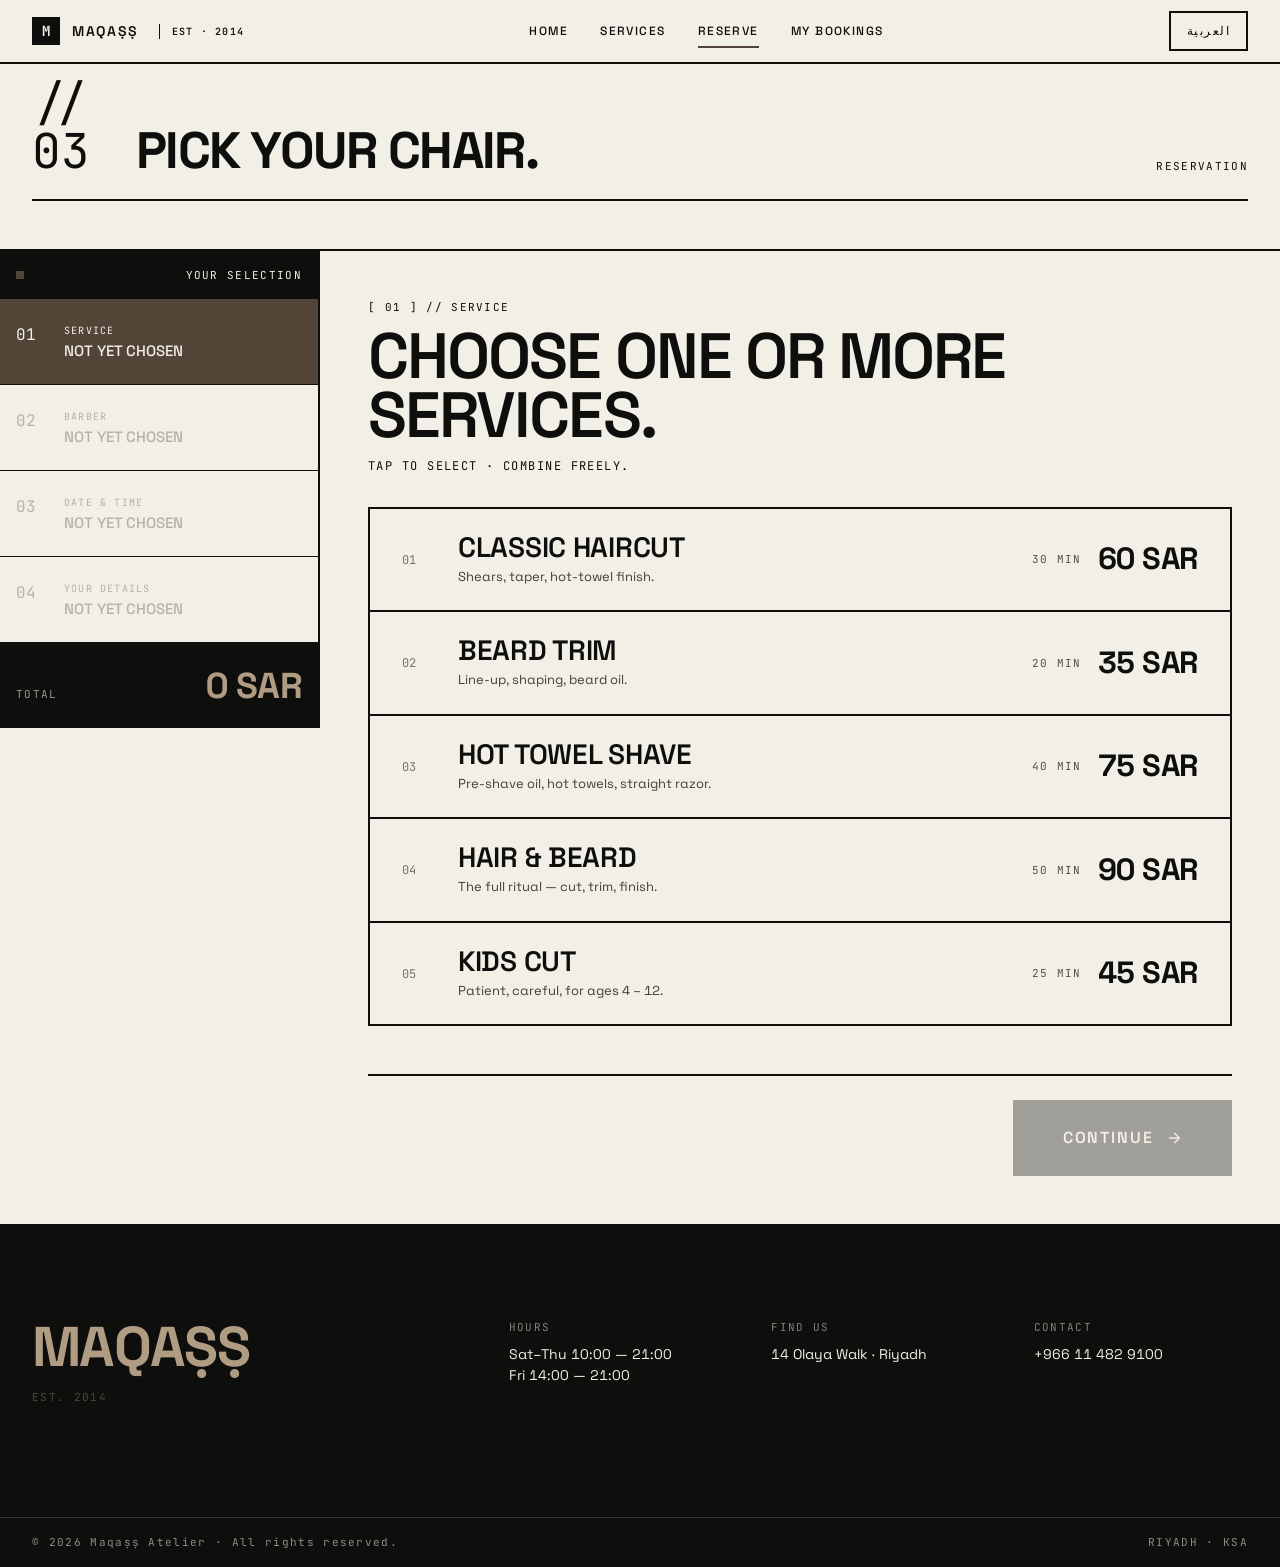
==== book.html @ 3149a00a "Initial commit: brutalist barbershop booking prototype" ====
<!DOCTYPE html>
<html lang="en" dir="ltr">
<head>
  <meta charset="UTF-8" />
  <meta name="viewport" content="width=device-width, initial-scale=1.0, viewport-fit=cover" />
  <title>RESERVE // MAQAṢṢ</title>
  <meta name="theme-color" content="#F2EFE6" />
  <link rel="preconnect" href="https://fonts.googleapis.com" />
  <link rel="preconnect" href="https://fonts.gstatic.com" crossorigin />
  <link href="https://fonts.googleapis.com/css2?family=Space+Grotesk:wght@300;400;500;600;700&family=JetBrains+Mono:wght@400;500;600&family=Noto+Kufi+Arabic:wght@400;500;600;700&display=swap" rel="stylesheet" />
  <link rel="stylesheet" href="css/tokens.css" />
  <link rel="stylesheet" href="css/base.css" />
  <link rel="stylesheet" href="css/components.css" />
  <link rel="stylesheet" href="css/pages.css" />
  <link rel="stylesheet" href="css/rtl.css" />
</head>
<body>
  <a href="#main" class="skip-link" data-i18n="nav.skip">Skip to main content</a>

  <div class="system-bar" role="presentation">
    <div class="shell">
      <span class="system-bar__item"><span class="system-bar__dot"></span><span data-i18n="sys.open">OPEN NOW · UNTIL 21:00</span></span>
      <span class="system-bar__item" data-i18n="sys.loc">RIYADH // 24.7136° N, 46.6753° E</span>
      <span class="system-bar__item" data-i18n="sys.year">[ MAQ // 2026 ]</span>
    </div>
  </div>

  <header class="site-header" role="banner">
    <div class="site-header__inner">
      <a href="index.html" class="brand-mark" aria-label="Maqaṣṣ — home">
        <span class="brand-mark__box" aria-hidden="true">M</span>
        <span>MAQAṢṢ</span>
        <span class="brand-mark__sub">EST · 2014</span>
      </a>
      <nav class="nav-primary" aria-label="Primary">
        <a href="index.html"    data-nav="home"     data-i18n="nav.home">Home</a>
        <a href="services.html" data-nav="services" data-i18n="nav.services">Services</a>
        <a href="book.html"     data-nav="book"     data-i18n="nav.book">Reserve</a>
        <a href="mine.html"     data-nav="mine"     data-i18n="nav.mine">My Bookings</a>
      </nav>
      <button class="lang-toggle" data-lang-toggle aria-label="Switch language">
        <span data-i18n="nav.lang">العربية</span>
      </button>
    </div>
  </header>

  <main id="main" style="padding-block-start: var(--s-7);">
    <div class="shell">
      <div class="section-head reveal">
        <span class="section-head__num">// 03</span>
        <h1 class="section-head__title" data-i18n="book.title">Pick your chair.</h1>
        <span class="meta section-head__cta" data-i18n="book.eyebrow">RESERVATION // 4 STEPS</span>
      </div>
    </div>

    <div class="shell" style="padding-inline: 0;">
      <div class="book-grid">
        <!-- ============ Progress sidebar ============ -->
        <aside class="progress" aria-label="Booking progress">
          <div class="progress__head">
            <span class="system-bar__dot" aria-hidden="true"></span>
            <span data-i18n="book.progress.heading">Your Selection</span>
          </div>
          <ol class="progress__list" id="progress-list">
            <li class="progress__item progress__item--current" data-progress-step="1" aria-current="step">
              <span class="progress__num">01</span>
              <div>
                <div class="progress__label" data-i18n="book.step.1.label">Service</div>
                <div class="progress__value" data-progress-value="1" data-i18n="book.progress.empty">Not yet chosen</div>
              </div>
            </li>
            <li class="progress__item" data-progress-step="2">
              <span class="progress__num">02</span>
              <div>
                <div class="progress__label" data-i18n="book.step.2.label">Barber</div>
                <div class="progress__value" data-progress-value="2" data-i18n="book.progress.empty">Not yet chosen</div>
              </div>
            </li>
            <li class="progress__item" data-progress-step="3">
              <span class="progress__num">03</span>
              <div>
                <div class="progress__label" data-i18n="book.step.3.label">Date &amp; Time</div>
                <div class="progress__value" data-progress-value="3" data-i18n="book.progress.empty">Not yet chosen</div>
              </div>
            </li>
            <li class="progress__item" data-progress-step="4">
              <span class="progress__num">04</span>
              <div>
                <div class="progress__label" data-i18n="book.step.4.label">Your Details</div>
                <div class="progress__value" data-progress-value="4" data-i18n="book.progress.empty">Not yet chosen</div>
              </div>
            </li>
          </ol>

          <div class="progress__total">
            <span class="progress__total-label" data-i18n="book.progress.total">Total</span>
            <span class="progress__total-value" id="progress-total">0</span>
          </div>
        </aside>

        <!-- ============ Step content ============ -->
        <div class="step-area" id="step-content">

          <!-- Step 1: Services -->
          <section class="step is-active" data-step="1">
            <div class="step__head">
              <div class="step__num">[ 01 ] // <span data-i18n="book.step.1.label">Service</span></div>
              <h2 class="step__title" data-i18n="book.step.1.title">Choose one or more services.</h2>
              <p class="step__hint" data-i18n="book.step.1.hint">Tap to select · combine freely.</p>
            </div>
            <div class="pick-list" id="services-pick" aria-live="polite"></div>
          </section>

          <!-- Step 2: Barber -->
          <section class="step" data-step="2">
            <div class="step__head">
              <div class="step__num">[ 02 ] // <span data-i18n="book.step.2.label">Barber</span></div>
              <h2 class="step__title" data-i18n="book.step.2.title">Whose hands?</h2>
              <p class="step__hint" data-i18n="book.step.2.hint">We advance automatically.</p>
            </div>
            <div class="barber-grid" id="barbers-pick" aria-live="polite"></div>
          </section>

          <!-- Step 3: Date & Time -->
          <section class="step" data-step="3">
            <div class="step__head">
              <div class="step__num">[ 03 ] // <span data-i18n="book.step.3.label">Date &amp; Time</span></div>
              <h2 class="step__title" data-i18n="book.step.3.title">When works?</h2>
            </div>

            <div class="date-section">
              <div class="date-bar">
                <div class="date-bar__month" id="date-month">MAY</div>
                <div class="date-bar__nav">
                  <button class="date-arrow" data-date-prev aria-label="Previous days">
                    <svg viewBox="0 0 24 24" fill="none" stroke="currentColor" stroke-linecap="round" stroke-linejoin="round" stroke-width="2"><path d="M15 18l-6-6 6-6"/></svg>
                  </button>
                  <button class="date-arrow" data-date-next aria-label="Next days">
                    <svg viewBox="0 0 24 24" fill="none" stroke="currentColor" stroke-linecap="round" stroke-linejoin="round" stroke-width="2"><path d="M9 18l6-6-6-6"/></svg>
                  </button>
                </div>
              </div>
              <div class="date-strip" id="date-strip" role="listbox" aria-label="Pick a date"></div>
            </div>

            <div id="time-blocks" aria-live="polite"></div>
          </section>

          <!-- Step 4: Details -->
          <section class="step" data-step="4">
            <div class="step__head">
              <div class="step__num">[ 04 ] // <span data-i18n="book.step.4.label">Your Details</span></div>
              <h2 class="step__title" data-i18n="book.step.4.title">Just three things.</h2>
            </div>

            <form class="form-stack" id="details-form" novalidate>
              <div class="field">
                <label class="field__label" for="f-name" data-i18n="book.step.4.name">Full name</label>
                <input class="field__input" id="f-name" name="name" type="text" autocomplete="name" required data-i18n-attr="placeholder:book.step.4.name.ph" />
                <div class="field__error" id="err-name"></div>
              </div>

              <div class="field">
                <label class="field__label" for="f-phone" data-i18n="book.step.4.phone">Phone number</label>
                <input class="field__input" id="f-phone" name="phone" type="tel" autocomplete="tel" required pattern="^[+\d][\d\s\-]{7,15}$" inputmode="tel" data-i18n-attr="placeholder:book.step.4.phone.ph" />
                <div class="field__error" id="err-phone"></div>
              </div>

              <div class="field">
                <label class="field__label" for="f-notes" data-i18n="book.step.4.notes">Notes (optional)</label>
                <textarea class="field__textarea" id="f-notes" name="notes" rows="3" data-i18n-attr="placeholder:book.step.4.notes.ph"></textarea>
              </div>
            </form>
          </section>

          <!-- Step navigation -->
          <div class="step-actions" id="step-actions">
            <button class="btn btn--quiet" data-step-back hidden>
              <span data-i18n="book.back">Back</span>
            </button>
            <div class="step-actions__spacer"></div>
            <button class="btn btn--primary btn--xl" data-step-next disabled>
              <span id="next-label" data-i18n="book.continue">Continue</span>
              <span class="arrow" aria-hidden="true">
                <svg viewBox="0 0 24 24" fill="none" stroke="currentColor" stroke-linecap="round" stroke-linejoin="round" stroke-width="2"><path d="M5 12h14M13 5l7 7-7 7"/></svg>
              </span>
            </button>
          </div>

          <!-- Confirmation -->
          <section class="confirm" id="confirm">
            <span class="confirm__mark">
              <span class="system-bar__dot" aria-hidden="true" style="background: var(--carbon);"></span>
              <span data-i18n="book.done.eyebrow">Reserved</span>
            </span>
            <h2 data-i18n="book.done.title">You're on the books.</h2>
            <p data-i18n="book.done.sub">We saved this on your device. Bring the reference if you like — we will already know your name.</p>
            <div class="confirm__id-row">
              <div>
                <div class="confirm__id-label" data-i18n="book.done.id">Reference</div>
                <div class="confirm__id" id="confirm-id">BK-XXXXXXXX</div>
              </div>
            </div>
            <div class="confirm__cta">
              <button class="btn btn--quiet btn--xl" id="another-btn">
                <span data-i18n="book.done.cta.another">Book another</span>
              </button>
              <a class="btn btn--primary btn--xl" href="mine.html">
                <span data-i18n="book.done.cta.mine">See my bookings</span>
                <span class="arrow" aria-hidden="true">
                  <svg viewBox="0 0 24 24" fill="none" stroke="currentColor" stroke-linecap="round" stroke-linejoin="round" stroke-width="2"><path d="M5 12h14M13 5l7 7-7 7"/></svg>
                </span>
              </a>
            </div>
          </section>
        </div>
      </div>
    </div>
  </main>

  <footer class="site-footer">
    <div class="site-footer__top">
      <div class="shell">
        <div><div class="footer-col__brand">MAQAṢṢ</div><p class="meta" style="color: var(--lime);" data-i18n="footer.craft">Est · 2014 · Riyadh</p></div>
        <div class="footer-col"><h4 data-i18n="footer.hours">Hours</h4><p id="footer-hours"></p></div>
        <div class="footer-col"><h4 data-i18n="footer.find">Find Us</h4><p id="footer-address"></p></div>
        <div class="footer-col"><h4 data-i18n="footer.contact">Contact</h4><p id="footer-phone"></p></div>
      </div>
    </div>
    <div class="site-footer__bottom">
      <div class="shell">
        <span data-i18n="footer.legal">© 2026 MAQAṢṢ // ALL RIGHTS RESERVED</span>
        <span>RIYADH · KSA</span>
      </div>
    </div>
  </footer>

  <nav class="bottom-tabs" aria-label="Primary mobile">
    <a href="index.html" data-nav="home"><svg viewBox="0 0 24 24" fill="none" stroke="currentColor" stroke-linecap="round" stroke-linejoin="round" stroke-width="1.5"><path d="M3 11.5 12 4l9 7.5V20a1 1 0 0 1-1 1h-5v-7h-6v7H4a1 1 0 0 1-1-1Z"/></svg><span data-i18n="nav.home">Home</span></a>
    <a href="services.html" data-nav="services"><svg viewBox="0 0 24 24" fill="none" stroke="currentColor" stroke-linecap="round" stroke-linejoin="round" stroke-width="1.5"><path d="M4 7h16M4 12h16M4 17h16"/></svg><span data-i18n="nav.services">Services</span></a>
    <a href="book.html" data-nav="book"><svg viewBox="0 0 24 24" fill="none" stroke="currentColor" stroke-linecap="round" stroke-linejoin="round" stroke-width="1.5"><rect x="3" y="5" width="18" height="16" rx="0"/><path d="M8 3v4M16 3v4M3 10h18"/></svg><span data-i18n="nav.book">Reserve</span></a>
    <a href="mine.html" data-nav="mine"><svg viewBox="0 0 24 24" fill="none" stroke="currentColor" stroke-linecap="round" stroke-linejoin="round" stroke-width="1.5"><path d="M2 9a2 2 0 0 1 2-2h16a2 2 0 0 1 2 2v3a2 2 0 0 0 0 4v3a2 2 0 0 1-2 2H4a2 2 0 0 1-2-2v-3a2 2 0 0 0 0-4Z"/><path d="M14 7v10"/></svg><span data-i18n="nav.mine">My Bookings</span></a>
  </nav>

  <script type="module">
    import { BRAND } from './js/data.js';
    import { getLang } from './js/i18n.js';
    import './js/app.js';
    import './js/book.js';

    function paintFooter() {
      const lang = getLang();
      document.getElementById('footer-hours').innerHTML = BRAND.hours[lang].replace(/·/g, '<br/>');
      document.getElementById('footer-address').textContent = BRAND.address[lang];
      document.getElementById('footer-phone').textContent = BRAND.phone;
    }
    paintFooter();
    window.addEventListener('languagechange', paintFooter);
  </script>
</body>
</html>
---- css/tokens.css ----
/* ============================================================
   MAQAṢṢ // NEO-BRUTALIST DESIGN TOKENS
   Bone + Carbon + Acid Lime. Single family. Zero radius.
   ============================================================ */

:root {
  /* — Color: brutalist, single accent ———————————————————————— */
  --bone:    #F2EFE6;   /* warm off-white page bg */
  --bone-2:  #E7E3D6;   /* alt section bg */
  --carbon:  #0E0E0C;   /* near-black ink */
  --carbon-2:#1A1A18;   /* alt dark */
  --steel:   #B6B2A6;   /* tertiary text */
  --mist:    #D6D2C5;   /* faint dividers (rarely used; prefer 2px solid carbon) */
  --lime:         #524537;   /* the accent — warm dark taupe */
  --lime-2:       #3D3328;   /* deeper for hover */
  --lime-on-dark: #B09C82;   /* lighter muted warm tan — used where the accent sits on carbon */
  --blood:        #C8281A;   /* destructive only */

  /* — Type — single family, used at extreme size deltas ——— */
  --font-display: 'Space Grotesk', 'Helvetica Neue', sans-serif;
  --font-body:    'Space Grotesk', 'Helvetica Neue', sans-serif;
  --font-mono:    'JetBrains Mono', ui-monospace, monospace;
  --font-ar:      'Noto Kufi Arabic', system-ui, sans-serif;

  --track-display: -0.03em;     /* tight on huge type */
  --track-meta:     0.12em;     /* uppercase signage spacing */
  --track-body:     0;

  /* — Spacing (rigid 8pt) ————————————————————————————————— */
  --s-1:  4px;
  --s-2:  8px;
  --s-3: 12px;
  --s-4: 16px;
  --s-5: 24px;
  --s-6: 32px;
  --s-7: 48px;
  --s-8: 64px;
  --s-9: 96px;
  --s-10:128px;
  --s-11:160px;

  /* — Radius: ZERO. Pills only for one specific element ——— */
  --r-zero: 0px;

  /* — Borders ————————————————————————————————————————————— */
  --bw-1: 1px;          /* hairline */
  --bw-2: 2px;          /* default brutalist */
  --bw-3: 4px;          /* emphasis */

  /* — Motion: cuts, not fades ————————————————————————————— */
  --ease-snap: cubic-bezier(0.8, 0, 0.2, 1);
  --ease-out:  cubic-bezier(0.16, 1, 0.3, 1);
  --dur-instant: 80ms;
  --dur-fast:   140ms;
  --dur-base:   220ms;
  --dur-reveal: 600ms;

  /* — Layout ————————————————————————————————————————————— */
  --page-max: 1440px;
  --gutter: 32px;
  --header-h: 64px;
  --bottom-tab-h: 64px;

  /* — Z-index ————————————————————————————————————————————— */
  --z-header: 50;
  --z-overlay: 80;
  --z-modal: 100;
}

@media (max-width: 768px) {
  :root {
    --gutter: 18px;
    --header-h: 56px;
    /* Aggressive mobile compaction — shorter sections, less whitespace */
    --s-7:  32px;     /* was 48 */
    --s-8:  44px;     /* was 64 */
    --s-9:  56px;     /* was 96 */
    --s-10: 64px;     /* was 128 — cut in half */
    --s-11: 80px;     /* was 160 */
  }
}
---- css/base.css ----
/* ============================================================
   MAQAṢṢ // BASE
   Reset, body, type, logical-property spacing.
   ============================================================ */

*, *::before, *::after { box-sizing: border-box; }
[hidden] { display: none !important; }

html {
  -webkit-text-size-adjust: 100%;
  text-rendering: optimizeLegibility;
  -webkit-font-smoothing: antialiased;
  -moz-osx-font-smoothing: grayscale;
  scroll-behavior: smooth;
}

body {
  margin: 0;
  min-height: 100dvh;
  font-family: var(--font-body);
  font-size: 16px;
  line-height: 1.5;
  font-weight: 400;
  letter-spacing: var(--track-body);
  color: var(--carbon);
  background: var(--bone);
  font-feature-settings: 'tnum' 1, 'ss01' 1;
}

html[lang="ar"] body { font-family: var(--font-ar); }

h1, h2, h3, h4, h5 {
  font-family: var(--font-display);
  font-weight: 600;
  letter-spacing: var(--track-display);
  line-height: 0.92;
  margin: 0;
  text-transform: uppercase;
  color: var(--carbon);
}
html[lang="ar"] h1, html[lang="ar"] h2, html[lang="ar"] h3, html[lang="ar"] h4, html[lang="ar"] h5 {
  font-family: var(--font-ar);
  letter-spacing: 0;
  text-transform: none;
  font-weight: 700;
  line-height: 1.0;
}

h1 { font-size: clamp(64px, 14vw, 240px); font-weight: 700; }
h2 { font-size: clamp(40px, 7vw, 96px); font-weight: 600; }
h3 { font-size: clamp(20px, 2.5vw, 28px); font-weight: 600; letter-spacing: -0.01em; }
h4 { font-size: clamp(16px, 1.5vw, 18px); font-weight: 500; text-transform: uppercase; letter-spacing: var(--track-meta); }

p { margin: 0 0 var(--s-4); max-width: 64ch; }

a {
  color: inherit;
  text-decoration: none;
  transition: color var(--dur-fast) var(--ease-snap), background-color var(--dur-fast) var(--ease-snap);
}

img, svg, video { display: block; max-width: 100%; }

button, input, textarea, select {
  font: inherit;
  color: inherit;
  letter-spacing: inherit;
}

button { background: none; border: 0; cursor: pointer; padding: 0; }

/* Focus — brutalist lime block, never removed */
:focus { outline: none; }
:focus-visible {
  outline: 3px solid var(--lime);
  outline-offset: 0;
}

/* Uppercase mono meta tag */
.meta {
  font-family: var(--font-mono);
  font-weight: 400;
  font-size: 11px;
  letter-spacing: var(--track-meta);
  text-transform: uppercase;
  color: var(--carbon);
}
html[lang="ar"] .meta { font-family: var(--font-ar); letter-spacing: 0; text-transform: none; }

/* Tabular numerals — for prices, times, IDs */
.tnum { font-feature-settings: 'tnum' 1; font-variant-numeric: tabular-nums; }

/* Layout primitives */
.shell {
  width: 100%;
  max-width: var(--page-max);
  margin-inline: auto;
  padding-inline: var(--gutter);
}

.section { padding-block: var(--s-10); border-block-end: var(--bw-2) solid var(--carbon); }
.section:last-of-type { border-block-end: 0; }
.section--carbon { background: var(--carbon); color: var(--bone); border-color: var(--carbon); }
.section--carbon h1, .section--carbon h2, .section--carbon h3 { color: var(--bone); }
.section--lime { background: var(--lime); }

/* Selection */
::selection { background: var(--carbon); color: var(--lime-on-dark); }

@media (prefers-reduced-motion: reduce) {
  *, *::before, *::after {
    animation-duration: 0.01ms !important;
    transition-duration: 0.01ms !important;
    scroll-behavior: auto !important;
  }
}

.sr-only {
  position: absolute; width: 1px; height: 1px;
  padding: 0; margin: -1px; overflow: hidden;
  clip: rect(0,0,0,0); white-space: nowrap; border: 0;
}

/* Reveal — INSTANT cut, no blur. Just translate. */
.reveal {
  opacity: 0;
  transform: translateY(16px);
  transition: opacity var(--dur-reveal) var(--ease-snap),
              transform var(--dur-reveal) var(--ease-snap);
}
.reveal.is-in { opacity: 1; transform: none; }

main { padding-bottom: 0; }   /* footer absorbs the bottom-tab-bar clearance */

/* Horizontal rule — brutalist signature */
.rule { border: 0; border-block-start: var(--bw-2) solid var(--carbon); margin: 0; }
.rule--thin { border-block-start-width: var(--bw-1); }
.rule--heavy { border-block-start-width: var(--bw-3); }
---- css/components.css ----
/* ============================================================
   MAQAṢṢ // COMPONENTS
   Header, footer, buttons, cards, forms, nav.
   Brutalist: hard borders, zero radius, instant transitions.
   ============================================================ */

/* ——————————————————————————————— Header ——————————————————————————————— */
.site-header {
  position: fixed;
  inset-block-start: 0;
  inset-inline: 0;
  z-index: var(--z-header);
  height: var(--header-h);
  display: flex;
  align-items: center;
  background: var(--bone);
  border-block-end: var(--bw-2) solid var(--carbon);
}
.site-header__inner {
  display: grid;
  grid-template-columns: auto 1fr auto;
  align-items: center;
  gap: var(--s-6);
  width: 100%;
  max-width: var(--page-max);
  margin-inline: auto;
  padding-inline: var(--gutter);
}
@media (max-width: 768px) {
  .site-header__inner { grid-template-columns: 1fr auto; gap: var(--s-3); }
}

.brand-mark {
  display: inline-flex;
  align-items: center;
  gap: var(--s-3);
  font-family: var(--font-display);
  font-size: 14px;
  font-weight: 600;
  letter-spacing: var(--track-meta);
  text-transform: uppercase;
  color: var(--carbon);
}
.brand-mark__box {
  display: inline-flex;
  align-items: center;
  justify-content: center;
  width: 28px;
  height: 28px;
  background: var(--carbon);
  color: var(--bone);
  font-family: var(--font-mono);
  font-size: 14px;
  font-weight: 700;
  letter-spacing: 0;
}
.brand-mark__sub {
  font-family: var(--font-mono);
  font-size: 10px;
  letter-spacing: var(--track-meta);
  color: var(--carbon);
  border-inline-start: var(--bw-1) solid var(--carbon);
  padding-inline-start: var(--s-3);
  margin-inline-start: var(--s-2);
}
@media (max-width: 540px) {
  .brand-mark__sub { display: none; }
}

.nav-primary {
  display: flex;
  gap: var(--s-6);
  justify-self: center;
}
@media (max-width: 768px) { .nav-primary { display: none; } }
.nav-primary a {
  font-family: var(--font-display);
  font-size: 12px;
  font-weight: 500;
  letter-spacing: var(--track-meta);
  text-transform: uppercase;
  color: var(--carbon);
  padding: var(--s-2) 0;
  position: relative;
}
.nav-primary a::after {
  content: '';
  position: absolute;
  inset-inline: 0;
  inset-block-end: 0;
  height: var(--bw-2);
  background: var(--lime);
  transform: scaleX(0);
  transform-origin: left;
  transition: transform var(--dur-fast) var(--ease-snap);
}
html[dir="rtl"] .nav-primary a::after { transform-origin: right; }
.nav-primary a:hover::after,
.nav-primary a[aria-current="page"]::after { transform: scaleX(1); }
.nav-primary a[aria-current="page"] { color: var(--carbon); }

.lang-toggle {
  font-family: var(--font-mono);
  font-size: 12px;
  letter-spacing: var(--track-meta);
  text-transform: uppercase;
  color: var(--carbon);
  background: var(--bone);
  border: var(--bw-2) solid var(--carbon);
  padding: var(--s-2) var(--s-4);
  min-height: 40px;
  display: inline-flex;
  align-items: center;
  justify-content: center;
  justify-self: end;
  width: auto;
  white-space: nowrap;
  transition: background-color var(--dur-fast) var(--ease-snap), color var(--dur-fast) var(--ease-snap);
}
html[dir="rtl"] .lang-toggle { justify-self: start; }
.lang-toggle:hover { background: var(--carbon); color: var(--lime-on-dark); }
.lang-toggle:active { background: var(--lime); color: var(--bone); }
@media (max-width: 768px) { .lang-toggle { font-size: 11px; padding: 6px 12px; min-height: 36px; } }

/* ——————————————————————————————— Bottom tabs ——————————————————————————————— */
.bottom-tabs {
  display: none;
  position: fixed;
  inset-inline: 0;
  inset-block-end: 0;
  z-index: var(--z-header);
  height: var(--bottom-tab-h);
  background: var(--carbon);
  color: var(--bone);
  border-block-start: var(--bw-2) solid var(--carbon);
  padding-block-end: env(safe-area-inset-bottom);
}
@media (max-width: 768px) { .bottom-tabs { display: grid; grid-template-columns: repeat(4, 1fr); } }
.bottom-tabs a {
  display: flex;
  flex-direction: column;
  align-items: center;
  justify-content: center;
  gap: 3px;
  min-height: 44px;
  font-family: var(--font-mono);
  font-size: 9px;
  letter-spacing: var(--track-meta);
  text-transform: uppercase;
  color: var(--bone);
  opacity: 0.55;
  border-inline-end: var(--bw-1) solid rgba(245, 242, 234, 0.18);
}
.bottom-tabs a:last-child { border-inline-end: 0; }
html[lang="ar"] .bottom-tabs a { letter-spacing: 0; font-family: var(--font-ar); }
.bottom-tabs a svg { width: 18px; height: 18px; stroke-width: 1.5; }
.bottom-tabs a[aria-current="page"] { opacity: 1; color: var(--lime-on-dark); }
.bottom-tabs a:active { background: var(--lime); color: var(--bone); opacity: 1; }

/* ——————————————————————————————— Buttons ——————————————————————————————— */
.btn {
  display: inline-flex;
  align-items: center;
  justify-content: center;
  gap: var(--s-3);
  font-family: var(--font-display);
  font-weight: 600;
  font-size: 13px;
  letter-spacing: var(--track-meta);
  text-transform: uppercase;
  padding: var(--s-4) var(--s-6);
  min-height: 52px;
  border: var(--bw-2) solid var(--carbon);
  background: var(--bone);
  color: var(--carbon);
  cursor: pointer;
  transition: background-color var(--dur-fast) var(--ease-snap),
              color var(--dur-fast) var(--ease-snap),
              transform var(--dur-instant) var(--ease-snap);
  white-space: nowrap;
  user-select: none;
}
html[lang="ar"] .btn { letter-spacing: 0; text-transform: none; font-family: var(--font-ar); }
.btn:active { transform: translate(2px, 2px); }
.btn:disabled { opacity: 0.35; cursor: not-allowed; }

.btn--primary { background: var(--carbon); color: var(--bone); }
.btn--primary:hover:not(:disabled) { background: var(--lime); color: var(--bone); }

.btn--lime { background: var(--lime); color: var(--bone); border-color: var(--carbon); }
.btn--lime:hover:not(:disabled) { background: var(--carbon); color: var(--lime-on-dark); }

.btn--ghost { background: transparent; }
.btn--ghost:hover:not(:disabled) { background: var(--carbon); color: var(--bone); }

.btn--quiet { background: var(--bone); border-color: var(--carbon); color: var(--carbon); }
.btn--quiet:hover:not(:disabled) { background: var(--carbon); color: var(--bone); }

.btn--danger { background: var(--blood); color: var(--bone); border-color: var(--carbon); }
.btn--danger:hover:not(:disabled) { background: var(--carbon); color: var(--blood); }

.btn--block { width: 100%; }
.btn--small { min-height: 40px; font-size: 11px; padding: var(--s-2) var(--s-4); }
.btn--xl { min-height: 72px; font-size: 16px; padding: var(--s-5) var(--s-7); }

/* Arrow icon following text */
.btn .arrow { display: inline-block; width: 16px; height: 16px; }
html[dir="rtl"] .btn .arrow { transform: scaleX(-1); }

/* ——————————————————————————————— Boxes (replace cards) ——————————————————————————————— */
.box {
  border: var(--bw-2) solid var(--carbon);
  background: var(--bone);
  padding: var(--s-5);
}
.box--carbon { background: var(--carbon); color: var(--bone); }
.box--lime { background: var(--lime); color: var(--bone); }
.box--flat { padding: 0; }

/* Selectable box (booking pick) */
.pick {
  display: block;
  width: 100%;
  text-align: start;
  background: var(--bone);
  border: var(--bw-2) solid var(--carbon);
  padding: var(--s-5) var(--s-6);
  cursor: pointer;
  color: var(--carbon);
  font: inherit;
  letter-spacing: inherit;
  transition: background-color var(--dur-fast) var(--ease-snap),
              color var(--dur-fast) var(--ease-snap),
              transform var(--dur-instant) var(--ease-snap);
  position: relative;
}
@media (hover: hover) and (pointer: fine) {
  .pick:hover { background: var(--carbon); color: var(--bone); }
}
.pick:active { transform: translate(2px, 2px); }
.pick[aria-pressed="true"] {
  background: var(--lime);
  color: var(--carbon);
}
.pick + .pick { border-block-start: 0; }
.pick[aria-pressed="true"]::before {
  content: '';
  position: absolute;
  inset-block: 0;
  inset-inline-start: 0;
  width: var(--bw-3);
  background: var(--carbon);
}

/* ——————————————————————————————— Form fields ——————————————————————————————— */
.field {
  display: flex;
  flex-direction: column;
  gap: var(--s-2);
  margin-block-end: var(--s-5);
}
.field__label {
  font-family: var(--font-mono);
  font-size: 11px;
  letter-spacing: var(--track-meta);
  text-transform: uppercase;
  color: var(--carbon);
}
html[lang="ar"] .field__label { letter-spacing: 0; text-transform: none; font-family: var(--font-ar); }
.field__input,
.field__textarea {
  appearance: none;
  background: var(--bone);
  border: 0;
  border-block-end: var(--bw-2) solid var(--carbon);
  padding: var(--s-3) 0;
  min-height: 48px;
  font-family: var(--font-display);
  font-size: 18px;
  font-weight: 500;
  color: var(--carbon);
  transition: border-color var(--dur-fast) var(--ease-snap),
              background-color var(--dur-fast) var(--ease-snap);
}
html[lang="ar"] .field__input,
html[lang="ar"] .field__textarea { font-family: var(--font-ar); }
.field__input::placeholder,
.field__textarea::placeholder {
  color: var(--steel);
  font-weight: 400;
}
.field__input:focus,
.field__textarea:focus {
  outline: none;
  border-block-end-color: var(--lime);
  border-block-end-width: var(--bw-3);
}
.field__textarea { min-height: 96px; resize: vertical; line-height: 1.5; }
.field__error {
  font-family: var(--font-mono);
  font-size: 12px;
  color: var(--blood);
  min-height: 18px;
  letter-spacing: 0;
}

/* ——————————————————————————————— Footer ——————————————————————————————— */
.site-footer {
  background: var(--carbon);
  color: var(--bone);
  border-block-start: var(--bw-2) solid var(--carbon);
}
.site-footer__top {
  padding-block: var(--s-9);
}
.site-footer__top .shell {
  display: grid;
  grid-template-columns: 2fr 1fr 1fr 1fr;
  gap: var(--s-7);
  align-items: start;
}
@media (max-width: 768px) {
  .site-footer__top .shell { grid-template-columns: 1fr 1fr; gap: var(--s-5) var(--s-4); }
  .site-footer__top { padding-block: var(--s-6); padding-block-end: calc(var(--s-5) + var(--bottom-tab-h)); }
  .footer-col__brand { font-size: 40px; margin-block-end: var(--s-2); }
}

.footer-col h4 {
  font-family: var(--font-mono);
  font-size: 11px;
  letter-spacing: var(--track-meta);
  text-transform: uppercase;
  font-weight: 400;
  color: rgba(245, 242, 234, 0.5);
  margin-block-end: var(--s-3);
}
html[lang="ar"] .footer-col h4 { letter-spacing: 0; text-transform: none; font-family: var(--font-ar); }
.footer-col p, .footer-col li {
  font-size: 14px;
  color: var(--bone);
  margin: 0 0 4px;
  line-height: 1.5;
}
.footer-col__brand {
  font-family: var(--font-display);
  font-size: 56px;
  font-weight: 700;
  letter-spacing: var(--track-display);
  text-transform: uppercase;
  color: var(--lime-on-dark);
  line-height: 0.9;
  margin-block-end: var(--s-4);
}
html[lang="ar"] .footer-col__brand { font-family: var(--font-ar); letter-spacing: 0; text-transform: none; }

.site-footer__bottom {
  border-block-start: var(--bw-1) solid rgba(245, 242, 234, 0.18);
  padding-block: var(--s-4);
  font-family: var(--font-mono);
  font-size: 11px;
  letter-spacing: var(--track-meta);
  color: rgba(245, 242, 234, 0.55);
}
.site-footer__bottom .shell {
  display: flex;
  justify-content: space-between;
  flex-wrap: wrap;
  gap: var(--s-3);
}

/* ——————————————————————————————— Skip link ——————————————————————————————— */
.skip-link {
  position: absolute;
  inset-block-start: -100px;
  inset-inline-start: var(--s-3);
  z-index: var(--z-modal);
  background: var(--lime);
  color: var(--carbon);
  padding: var(--s-3) var(--s-5);
  border: var(--bw-2) solid var(--carbon);
  font-family: var(--font-mono);
  font-size: 12px;
  letter-spacing: var(--track-meta);
  text-transform: uppercase;
  transition: top var(--dur-fast) var(--ease-snap);
}
.skip-link:focus { inset-block-start: var(--s-3); }

/* ——————————————————————————————— Marquee / system bar ——————————————————————————————— */
.system-bar {
  background: var(--carbon);
  color: var(--bone);
  border-block-end: var(--bw-2) solid var(--carbon);
  font-family: var(--font-mono);
  font-size: 11px;
  letter-spacing: var(--track-meta);
  text-transform: uppercase;
  padding-block: 6px;
  overflow: hidden;
}
.system-bar .shell {
  display: flex;
  justify-content: space-between;
  align-items: center;
  gap: var(--s-5);
  flex-wrap: nowrap;
}
.system-bar__item {
  display: inline-flex;
  align-items: center;
  gap: var(--s-2);
  white-space: nowrap;
}
.system-bar__dot {
  width: 8px; height: 8px;
  background: var(--lime);
  display: inline-block;
  animation: blink 1.4s steps(2, end) infinite;
}
@keyframes blink {
  0%, 50% { opacity: 1; }
  51%, 100% { opacity: 0.25; }
}
html[lang="ar"] .system-bar { letter-spacing: 0; text-transform: none; }
@media (max-width: 768px) {
  .system-bar .shell { gap: var(--s-3); }
  .system-bar__item:nth-child(3) { display: none; }   /* hide the build tag on mobile */
}
@media (max-width: 480px) {
  .system-bar__item:nth-child(2) { display: none; }   /* hide coords on tiny screens — keep just OPEN status */
}
---- css/pages.css ----
/* ============================================================
   MAQAṢṢ // PAGE LAYOUTS
   Hero (typographic blast), services (dense table),
   booking (left rail + content), mine (stark cards)
   ============================================================ */

/* ——————————————————————————————— HOME — HERO ——————————————————————————————— */
.hero {
  padding-block-start: var(--s-6);
  padding-block-end: var(--s-9);
  border-block-end: var(--bw-2) solid var(--carbon);
  position: relative;
  overflow: hidden;
}
@media (max-width: 768px) {
  .hero { padding-block-start: var(--s-5); padding-block-end: var(--s-7); }
  .hero__meta { margin-block-end: var(--s-4); gap: var(--s-2); flex-wrap: wrap; }
  .hero__intro { margin-block-end: var(--s-5); }
  .hero__title { font-size: clamp(64px, 22vw, 120px); }
}

.hero__grid {
  display: grid;
  grid-template-columns: minmax(0, 1fr) 360px;
  gap: var(--s-9);
  align-items: end;
}
@media (max-width: 968px) {
  .hero__grid { grid-template-columns: 1fr; gap: 0; align-items: stretch; }
}

.hero__meta {
  display: flex;
  align-items: center;
  gap: var(--s-4);
  margin-block-end: var(--s-6);
}
.hero__meta .meta {
  border: var(--bw-2) solid var(--carbon);
  padding: 6px 10px;
  background: var(--bone);
}
.hero__meta .meta--lime { background: var(--lime); color: var(--bone); }

.hero__title {
  font-size: clamp(80px, 18vw, 280px);
  line-height: 0.84;
  letter-spacing: -0.045em;
  margin-block: 0 var(--s-6);
  text-transform: uppercase;
  font-weight: 700;
}
.hero__title .line { display: block; }
.hero__title .line--shift { padding-inline-start: 8vw; }
.hero__title .line em {
  display: inline-block;
  background: var(--lime);
  color: var(--bone);
  font-style: normal;
  padding: 0 16px;
}
html[lang="ar"] .hero__title em { padding: 0 18px; }

@media (max-width: 768px) {
  .hero__title .line--shift { padding-inline-start: 0; }
}

.hero__intro {
  max-width: 48ch;
  font-size: clamp(15px, 1.4vw, 18px);
  line-height: 1.55;
  color: var(--carbon);
  margin-block: 0 var(--s-6);
}

.hero__cta-row {
  display: flex;
  gap: 0;
  flex-wrap: wrap;
}
.hero__cta-row .btn + .btn { margin-inline-start: -2px; }   /* shared brutalist border */

/* Right column: console widget — desktop only */
.console {
  border: var(--bw-2) solid var(--carbon);
  background: var(--bone);
}
@media (max-width: 968px) {
  .console { display: none; }
}
.console__head {
  display: flex;
  justify-content: space-between;
  align-items: center;
  padding: 10px var(--s-4);
  background: var(--carbon);
  color: var(--bone);
  font-family: var(--font-mono);
  font-size: 11px;
  letter-spacing: var(--track-meta);
  text-transform: uppercase;
}
.console__head-dots { display: inline-flex; gap: 6px; }
.console__head-dots span {
  width: 10px; height: 10px;
  background: var(--bone);
}
.console__head-dots span:last-child { background: var(--lime); }
.console__body { padding: 0; }
.console__row {
  display: grid;
  grid-template-columns: auto 1fr auto;
  gap: var(--s-4);
  padding: var(--s-4) var(--s-4);
  border-block-end: var(--bw-1) solid var(--carbon);
  font-family: var(--font-mono);
  font-size: 13px;
  align-items: center;
}
.console__row:last-child { border-block-end: 0; }
.console__row-id { color: var(--steel); }
.console__row-name {
  font-family: var(--font-display);
  font-size: 15px;
  font-weight: 500;
  text-transform: uppercase;
  letter-spacing: var(--track-meta);
}
html[lang="ar"] .console__row-name { font-family: var(--font-ar); letter-spacing: 0; text-transform: none; }
.console__row-price {
  font-family: var(--font-mono);
  font-size: 14px;
  font-weight: 600;
}
.console__foot {
  display: flex;
  justify-content: space-between;
  align-items: center;
  padding: var(--s-4);
  background: var(--lime);
  color: var(--bone);
  border-block-start: var(--bw-2) solid var(--carbon);
}
.console__foot-cta { color: var(--bone) !important; }
.console__foot-label {
  font-family: var(--font-mono);
  font-size: 11px;
  letter-spacing: var(--track-meta);
  text-transform: uppercase;
}
.console__foot-cta {
  font-family: var(--font-display);
  font-size: 13px;
  font-weight: 600;
  letter-spacing: var(--track-meta);
  text-transform: uppercase;
  display: inline-flex;
  align-items: center;
  gap: var(--s-2);
  color: var(--carbon);
}
.console__foot-cta::after { content: '→'; }
html[dir="rtl"] .console__foot-cta::after { content: '←'; }
html[lang="ar"] .console__foot-label,
html[lang="ar"] .console__foot-cta { letter-spacing: 0; text-transform: none; font-family: var(--font-ar); }

/* ——————————————————————————————— Section heads ——————————————————————————————— */
.section-head {
  display: grid;
  grid-template-columns: 80px 1fr auto;
  align-items: end;
  gap: var(--s-5);
  margin-block-end: var(--s-7);
  padding-block-end: var(--s-5);
  border-block-end: var(--bw-2) solid var(--carbon);
}
@media (max-width: 640px) {
  .section-head { grid-template-columns: 48px 1fr; gap: var(--s-3); margin-block-end: var(--s-5); padding-block-end: var(--s-3); }
  .section-head > .section-head__cta { display: none; }   /* CTA already exists below; remove redundancy on mobile */
  .section-head__num { font-size: 28px; }
  .section-head__title { font-size: clamp(28px, 8vw, 40px); }
}
.section-head__num {
  font-family: var(--font-mono);
  font-size: 48px;
  font-weight: 400;
  line-height: 1;
  color: var(--carbon);
}
.section-head__title {
  font-size: clamp(28px, 4vw, 56px);
  line-height: 0.92;
  letter-spacing: -0.03em;
  text-transform: uppercase;
}
html[lang="ar"] .section-head__title { text-transform: none; letter-spacing: 0; }
.section-head__cta { align-self: end; }

.section-head--carbon { border-color: var(--bone); }
.section-head--carbon .section-head__num,
.section-head--carbon .section-head__title { color: var(--bone); }

/* ——————————————————————————————— Barber strip (home) ——————————————————————————————— */
.barber-strip {
  display: grid;
  grid-template-columns: repeat(4, 1fr);
  gap: 0;
  border-block-start: var(--bw-2) solid var(--bone);
}
@media (max-width: 768px) { .barber-strip { grid-template-columns: repeat(2, 1fr); } }

.barber-cell {
  padding: var(--s-7) var(--s-5);
  border-inline-end: var(--bw-1) solid rgba(245, 242, 234, 0.18);
  border-block-end: var(--bw-1) solid rgba(245, 242, 234, 0.18);
  display: flex;
  flex-direction: column;
  gap: var(--s-3);
  position: relative;
}
@media (max-width: 768px) {
  .barber-cell { padding: var(--s-4) var(--s-4); gap: var(--s-2); }
  .barber-cell__name { font-size: 18px; }
}
.barber-cell:nth-child(4n) { border-inline-end: 0; }
@media (max-width: 768px) {
  .barber-cell:nth-child(2n) { border-inline-end: 0; }
  .barber-cell:nth-child(4n) { border-inline-end: var(--bw-1) solid rgba(245, 242, 234, 0.18); }
  .barber-cell:nth-child(2n) { border-inline-end: 0; }
}
.barber-cell__id {
  font-family: var(--font-mono);
  font-size: 11px;
  letter-spacing: var(--track-meta);
  color: var(--lime-on-dark);
}
.barber-cell__name {
  font-family: var(--font-display);
  font-size: 28px;
  font-weight: 600;
  line-height: 0.95;
  letter-spacing: -0.015em;
  text-transform: uppercase;
  color: var(--bone);
}
html[lang="ar"] .barber-cell__name { font-family: var(--font-ar); letter-spacing: 0; text-transform: none; }
.barber-cell__spec {
  font-family: var(--font-mono);
  font-size: 11px;
  letter-spacing: var(--track-meta);
  text-transform: uppercase;
  color: rgba(245, 242, 234, 0.6);
  margin-block-start: auto;
}
html[lang="ar"] .barber-cell__spec { letter-spacing: 0; text-transform: none; font-family: var(--font-ar); }

/* ——————————————————————————————— Service teaser (home) ——————————————————————————————— */
.svc-teaser {
  display: grid;
  grid-template-columns: repeat(3, 1fr);
  border-block-start: var(--bw-2) solid var(--carbon);
}
@media (max-width: 768px) { .svc-teaser { grid-template-columns: 1fr; } }
.svc-teaser__cell {
  padding: var(--s-6) var(--s-5);
  border-inline-end: var(--bw-2) solid var(--carbon);
  border-block-end: var(--bw-2) solid var(--carbon);
  display: flex;
  flex-direction: column;
  gap: var(--s-3);
  background: var(--bone);
  transition: background-color var(--dur-fast) var(--ease-snap);
}
@media (max-width: 768px) {
  .svc-teaser__cell { padding: var(--s-4) var(--s-4); gap: var(--s-2); }
  .svc-teaser__bottom { padding-block-start: var(--s-3); }
  .svc-teaser__price { font-size: 24px; }
}
.svc-teaser__cell:nth-child(3n) { border-inline-end: 0; }
@media (max-width: 768px) {
  .svc-teaser__cell { border-inline-end: 0; }
  .svc-teaser__cell:last-child { border-block-end: 0; }
}
@media (hover: hover) and (pointer: fine) {
  .svc-teaser__cell:hover { background: var(--lime); color: var(--bone); }
}
.svc-teaser__num {
  font-family: var(--font-mono);
  font-size: 11px;
  letter-spacing: var(--track-meta);
  color: var(--carbon);
}
.svc-teaser__name {
  font-family: var(--font-display);
  font-size: clamp(22px, 2.4vw, 32px);
  font-weight: 600;
  text-transform: uppercase;
  letter-spacing: -0.015em;
  line-height: 0.95;
}
html[lang="ar"] .svc-teaser__name { font-family: var(--font-ar); letter-spacing: 0; text-transform: none; }
.svc-teaser__bottom {
  margin-block-start: auto;
  display: flex;
  justify-content: space-between;
  align-items: baseline;
  padding-block-start: var(--s-5);
  border-block-start: var(--bw-1) solid var(--carbon);
}
.svc-teaser__duration {
  font-family: var(--font-mono);
  font-size: 11px;
  letter-spacing: var(--track-meta);
  text-transform: uppercase;
}
html[lang="ar"] .svc-teaser__duration { letter-spacing: 0; text-transform: none; font-family: var(--font-ar); }
.svc-teaser__price {
  font-family: var(--font-display);
  font-size: 32px;
  font-weight: 700;
  line-height: 1;
}

/* CTA band */
.cta-band {
  padding: var(--s-10) var(--s-7);
  background: var(--lime);
  color: var(--bone);
  border-block-end: var(--bw-2) solid var(--carbon);
  text-align: center;
}
.cta-band h2 {
  font-size: clamp(48px, 9vw, 144px);
  line-height: 0.88;
  letter-spacing: -0.035em;
  text-transform: uppercase;
  margin-block-end: var(--s-5);
  color: var(--bone);
}
.cta-band p { color: var(--bone); }
.cta-band .meta { color: var(--bone); border-color: var(--bone) !important; }
.cta-band .btn--primary { background: var(--bone); color: var(--lime); border-color: var(--bone); }
.cta-band .btn--primary:hover { background: var(--carbon); color: var(--bone); border-color: var(--carbon); }
@media (max-width: 768px) {
  .cta-band { padding: var(--s-8) var(--s-5); }
  .cta-band h2 { font-size: clamp(40px, 11vw, 56px); margin-block-end: var(--s-4); }
  .cta-band p { margin-block-end: var(--s-5); }
}
html[lang="ar"] .cta-band h2 { text-transform: none; letter-spacing: 0; }
.cta-band p {
  max-width: 48ch;
  margin-inline: auto;
  margin-block-end: var(--s-6);
}

/* ——————————————————————————————— Services page ——————————————————————————————— */
.services-table {
  border-block-start: var(--bw-2) solid var(--carbon);
}
.svc-row {
  display: grid;
  grid-template-columns: 60px minmax(0, 1.6fr) minmax(0, 2fr) auto auto;
  gap: var(--s-5);
  align-items: center;
  padding: var(--s-6) var(--s-4);
  border-block-end: var(--bw-2) solid var(--carbon);
  background: var(--bone);
  transition: background-color var(--dur-fast) var(--ease-snap);
  text-decoration: none;
  color: inherit;
}
@media (hover: hover) and (pointer: fine) {
  .svc-row:hover { background: var(--lime); color: var(--bone); }
  .svc-row:hover .svc-row__name, .svc-row:hover .svc-row__desc, .svc-row:hover .svc-row__meta, .svc-row:hover .svc-row__num, .svc-row:hover .svc-row__price { color: var(--bone); }
  .svc-row:hover .svc-row__cta { background: var(--carbon); color: var(--lime-on-dark); }
}
@media (max-width: 768px) {
  .svc-row {
    grid-template-columns: 40px 1fr auto;
    grid-template-areas:
      "num  name  price"
      ".    desc  desc"
      ".    meta  cta";
    gap: var(--s-3) var(--s-4);
  }
  .svc-row__num   { grid-area: num; }
  .svc-row__name  { grid-area: name; }
  .svc-row__desc  { grid-area: desc; }
  .svc-row__price { grid-area: price; justify-self: end; }
  .svc-row__meta  { grid-area: meta; }
  .svc-row__cta   { grid-area: cta; justify-self: end; }
}
.svc-row__num {
  font-family: var(--font-mono);
  font-size: 16px;
  color: var(--carbon);
}
.svc-row__name {
  font-family: var(--font-display);
  font-size: clamp(24px, 3vw, 40px);
  font-weight: 600;
  text-transform: uppercase;
  letter-spacing: -0.015em;
  line-height: 0.95;
}
html[lang="ar"] .svc-row__name { font-family: var(--font-ar); letter-spacing: 0; text-transform: none; }
.svc-row__desc {
  font-size: 14px;
  color: var(--carbon);
  max-width: 56ch;
  line-height: 1.5;
}
.svc-row__meta {
  font-family: var(--font-mono);
  font-size: 12px;
  letter-spacing: var(--track-meta);
  text-transform: uppercase;
}
html[lang="ar"] .svc-row__meta { letter-spacing: 0; text-transform: none; font-family: var(--font-ar); }
.svc-row__price {
  font-family: var(--font-display);
  font-size: clamp(32px, 3.5vw, 56px);
  font-weight: 700;
  letter-spacing: -0.02em;
  line-height: 1;
}
.svc-row__cta {
  font-family: var(--font-mono);
  font-size: 11px;
  letter-spacing: var(--track-meta);
  text-transform: uppercase;
  border: var(--bw-2) solid var(--carbon);
  padding: 10px 14px;
  background: var(--bone);
  transition: background-color var(--dur-fast) var(--ease-snap);
}
/* hover variant lives in the @media (hover: hover) block above */
html[lang="ar"] .svc-row__cta { letter-spacing: 0; text-transform: none; font-family: var(--font-ar); }

/* ——————————————————————————————— Book page ——————————————————————————————— */
.book-grid {
  display: grid;
  grid-template-columns: 320px minmax(0, 1fr);
  gap: 0;
  border-block-start: var(--bw-2) solid var(--carbon);
}
@media (max-width: 968px) {
  .book-grid { grid-template-columns: minmax(0, 1fr); }   /* keep min:0 so the strip can clip + scroll */
}
.step-area { min-width: 0; }   /* allow flex children to shrink (date strip overflow) */
.step { min-width: 0; }
.date-section { min-width: 0; max-width: 100%; }

/* Sidebar */
.progress {
  position: sticky;
  inset-block-start: var(--header-h);
  align-self: start;
  border-inline-end: var(--bw-2) solid var(--carbon);
  background: var(--bone);
}
html[dir="rtl"] .progress { border-inline-end: 0; border-inline-start: var(--bw-2) solid var(--carbon); }
@media (max-width: 968px) {
  .progress { position: static; border-inline-end: 0; border-block-end: var(--bw-2) solid var(--carbon); }
}

.progress__head {
  display: flex;
  justify-content: space-between;
  align-items: center;
  padding: var(--s-4);
  background: var(--carbon);
  color: var(--bone);
  font-family: var(--font-mono);
  font-size: 11px;
  letter-spacing: var(--track-meta);
  text-transform: uppercase;
}
.progress__head .system-bar__dot { background: var(--lime); }

.progress__list { list-style: none; padding: 0; margin: 0; }
.progress__item {
  display: grid;
  grid-template-columns: 36px 1fr;
  gap: var(--s-3);
  padding: var(--s-5) var(--s-4);
  border-block-end: var(--bw-1) solid var(--carbon);
  transition: background-color var(--dur-fast) var(--ease-snap);
}
.progress__item:last-child { border-block-end: 0; }
.progress__num {
  font-family: var(--font-mono);
  font-size: 16px;
  color: var(--steel);
}
.progress__label {
  font-family: var(--font-mono);
  font-size: 10px;
  letter-spacing: var(--track-meta);
  text-transform: uppercase;
  color: var(--steel);
  margin-block-end: 4px;
}
html[lang="ar"] .progress__label { letter-spacing: 0; text-transform: none; font-family: var(--font-ar); }
.progress__value {
  font-family: var(--font-display);
  font-size: 15px;
  font-weight: 500;
  text-transform: uppercase;
  letter-spacing: -0.005em;
  color: var(--steel);
  line-height: 1.2;
}
html[lang="ar"] .progress__value { font-family: var(--font-ar); letter-spacing: 0; text-transform: none; }

.progress__item--filled .progress__num,
.progress__item--filled .progress__label,
.progress__item--filled .progress__value { color: var(--carbon); }

.progress__item--current { background: var(--lime); }
.progress__item--current .progress__num,
.progress__item--current .progress__label,
.progress__item--current .progress__value { color: var(--bone); }

.progress__total {
  background: var(--carbon);
  color: var(--bone);
  padding: var(--s-5) var(--s-4);
  display: flex;
  justify-content: space-between;
  align-items: baseline;
  border-block-start: var(--bw-2) solid var(--carbon);
}
.progress__total-label {
  font-family: var(--font-mono);
  font-size: 11px;
  letter-spacing: var(--track-meta);
  text-transform: uppercase;
  color: rgba(245, 242, 234, 0.6);
}
.progress__total-value {
  font-family: var(--font-display);
  font-size: 36px;
  font-weight: 700;
  color: var(--lime-on-dark);
  letter-spacing: -0.015em;
  line-height: 1;
}

/* Step content */
.step-area { padding: var(--s-7) var(--s-7); }
@media (max-width: 968px) { .step-area { padding: var(--s-6) var(--gutter); } }

.step { display: none; }
.step.is-active { display: block; }
.step__head { margin-block-end: var(--s-6); }
.step__num {
  font-family: var(--font-mono);
  font-size: 11px;
  letter-spacing: var(--track-meta);
  text-transform: uppercase;
  color: var(--carbon);
  margin-block-end: var(--s-3);
}
html[lang="ar"] .step__num { letter-spacing: 0; text-transform: none; font-family: var(--font-ar); }
.step__title {
  font-size: clamp(36px, 5vw, 72px);
  line-height: 0.92;
  letter-spacing: -0.03em;
  text-transform: uppercase;
}
html[lang="ar"] .step__title { text-transform: none; letter-spacing: 0; }
.step__hint {
  margin-block-start: var(--s-3);
  font-family: var(--font-mono);
  font-size: 12px;
  letter-spacing: var(--track-meta);
  text-transform: uppercase;
  color: var(--carbon);
}
html[lang="ar"] .step__hint { letter-spacing: 0; text-transform: none; font-family: var(--font-ar); }

.step-actions {
  display: flex;
  justify-content: space-between;
  align-items: center;
  gap: 0;
  margin-block-start: var(--s-7);
  padding-block-start: var(--s-5);
  border-block-start: var(--bw-2) solid var(--carbon);
}
.step-actions__spacer { flex: 1; }

/* Step 1 — service pick list (uses .pick from components) */
.pick-list { display: flex; flex-direction: column; }
.pick-list .pick + .pick { border-block-start: 0; }

.pick-row {
  display: grid;
  grid-template-columns: 40px minmax(0, 1fr) auto auto;
  gap: var(--s-4);
  align-items: center;
}
@media (max-width: 540px) {
  .pick-row {
    grid-template-columns: 30px 1fr auto;
    grid-template-areas:
      "num name price"
      "num desc desc"
      "num meta meta";
    gap: 4px var(--s-3);
  }
  .pick-row__num { grid-area: num; }
  .pick-row__name { grid-area: name; }
  .pick-row__desc { grid-area: desc; }
  .pick-row__meta { grid-area: meta; }
  .pick-row__price { grid-area: price; justify-self: end; align-self: start; }
}
.pick-row__num {
  font-family: var(--font-mono);
  font-size: 12px;
  color: currentColor;
  opacity: 0.55;
}
.pick-row__name {
  font-family: var(--font-display);
  font-size: clamp(20px, 2.3vw, 28px);
  font-weight: 600;
  line-height: 1;
  letter-spacing: -0.01em;
  text-transform: uppercase;
}
html[lang="ar"] .pick-row__name { font-family: var(--font-ar); letter-spacing: 0; text-transform: none; }
.pick-row__desc {
  display: block;
  font-family: var(--font-body);
  font-size: 13px;
  font-weight: 400;
  text-transform: none;
  margin-block-start: 6px;
  color: inherit;
  opacity: 0.78;
}
.pick-row__meta {
  font-family: var(--font-mono);
  font-size: 11px;
  letter-spacing: var(--track-meta);
  text-transform: uppercase;
  opacity: 0.7;
}
html[lang="ar"] .pick-row__meta { letter-spacing: 0; text-transform: none; font-family: var(--font-ar); }
.pick-row__price {
  font-family: var(--font-display);
  font-size: clamp(22px, 2.4vw, 32px);
  font-weight: 700;
  letter-spacing: -0.015em;
  line-height: 1;
}

/* Step 2 — barbers */
.barber-grid {
  display: grid;
  grid-template-columns: repeat(2, 1fr);
  gap: 0;
  border: var(--bw-2) solid var(--carbon);
}
@media (max-width: 540px) { .barber-grid { grid-template-columns: 1fr; } }
.barber-pick {
  display: grid;
  grid-template-columns: 56px 1fr;
  gap: var(--s-4);
  align-items: center;
  padding: var(--s-5);
  background: var(--bone);
  border-block-end: var(--bw-2) solid var(--carbon);
  border-inline-end: var(--bw-2) solid var(--carbon);
  cursor: pointer;
  color: var(--carbon);
  text-align: start;
  font: inherit;
  letter-spacing: inherit;
  transition: background-color var(--dur-fast) var(--ease-snap),
              color var(--dur-fast) var(--ease-snap);
  position: relative;
}
.barber-pick:nth-child(2n) { border-inline-end: 0; }
.barber-pick:nth-last-child(-n+2):not(:nth-child(2n)) { border-block-end: 0; }
.barber-pick:last-child { border-inline-end: 0; }
@media (hover: hover) and (pointer: fine) {
  .barber-pick:hover { background: var(--carbon); color: var(--bone); }
}
.barber-pick[aria-pressed="true"] { background: var(--lime); color: var(--bone); }
.barber-pick[aria-pressed="true"]::before {
  content: '';
  position: absolute;
  inset-block: 0;
  inset-inline-start: 0;
  width: var(--bw-3);
  background: var(--carbon);
}
.barber-pick__id {
  font-family: var(--font-mono);
  font-size: 24px;
  font-weight: 600;
  letter-spacing: 0;
  border: var(--bw-2) solid currentColor;
  width: 56px;
  height: 56px;
  display: flex;
  align-items: center;
  justify-content: center;
}
.barber-pick__name {
  font-family: var(--font-display);
  font-size: 18px;
  font-weight: 600;
  text-transform: uppercase;
  line-height: 1.1;
  letter-spacing: -0.005em;
}
html[lang="ar"] .barber-pick__name { font-family: var(--font-ar); letter-spacing: 0; text-transform: none; }
.barber-pick__spec {
  font-family: var(--font-mono);
  font-size: 11px;
  letter-spacing: var(--track-meta);
  text-transform: uppercase;
  margin-block-start: 4px;
  opacity: 0.7;
}
html[lang="ar"] .barber-pick__spec { letter-spacing: 0; text-transform: none; font-family: var(--font-ar); }

/* Step 3 — date + time */
.date-section { margin-block-end: var(--s-7); }
.date-bar {
  display: grid;
  grid-template-columns: 1fr auto;
  gap: var(--s-4);
  align-items: end;
  padding-block-end: var(--s-3);
  border-block-end: var(--bw-2) solid var(--carbon);
  margin-block-end: var(--s-4);
}
.date-bar__month {
  font-family: var(--font-display);
  font-size: clamp(28px, 3vw, 40px);
  font-weight: 700;
  text-transform: uppercase;
  letter-spacing: -0.02em;
  line-height: 1;
}
html[lang="ar"] .date-bar__month { font-family: var(--font-ar); text-transform: none; letter-spacing: 0; }
.date-bar__nav { display: flex; gap: 0; }
.date-arrow {
  width: 44px;
  height: 44px;
  border: var(--bw-2) solid var(--carbon);
  background: var(--bone);
  display: inline-flex;
  align-items: center;
  justify-content: center;
  transition: background-color var(--dur-fast) var(--ease-snap), color var(--dur-fast) var(--ease-snap);
  cursor: pointer;
}
.date-arrow + .date-arrow { border-inline-start: 0; }
.date-arrow:hover { background: var(--carbon); color: var(--lime-on-dark); }
.date-arrow:active { background: var(--lime); color: var(--bone); }
.date-arrow svg { width: 14px; height: 14px; stroke-width: 2; }
html[dir="rtl"] .date-arrow svg { transform: scaleX(-1); }

.date-strip {
  display: flex;
  gap: 0;
  overflow-x: auto;
  scroll-snap-type: x mandatory;
  -webkit-overflow-scrolling: touch;
  scrollbar-width: thin;
  scrollbar-color: var(--carbon) var(--bone);
  border: var(--bw-2) solid var(--carbon);
  border-inline-start: 0;
  border-inline-end: 0;
}
.date-strip::-webkit-scrollbar { height: 4px; }
.date-strip::-webkit-scrollbar-track { background: var(--bone-2); }
.date-strip::-webkit-scrollbar-thumb { background: var(--carbon); }

.date-cell {
  min-width: 72px;
  scroll-snap-align: start;
  display: grid;
  align-content: center;
  justify-items: center;
  gap: 4px;
  padding: var(--s-3) var(--s-2);
  background: var(--bone);
  border-inline-end: var(--bw-1) solid var(--carbon);
  cursor: pointer;
  transition: background-color var(--dur-fast) var(--ease-snap), color var(--dur-fast) var(--ease-snap);
  min-height: 76px;
}
@media (hover: hover) and (pointer: fine) {
  .date-cell:hover { background: var(--carbon); color: var(--lime-on-dark); }
}
.date-cell[aria-pressed="true"] { background: var(--lime); color: var(--bone); }
.date-cell__day {
  font-family: var(--font-mono);
  font-size: 10px;
  letter-spacing: var(--track-meta);
  text-transform: uppercase;
  opacity: 0.7;
}
html[lang="ar"] .date-cell__day { letter-spacing: 0; text-transform: none; font-family: var(--font-ar); }
.date-cell__num {
  font-family: var(--font-display);
  font-size: 22px;
  font-weight: 600;
  line-height: 1;
}
.date-cell.is-today .date-cell__num { position: relative; }
.date-cell.is-today .date-cell__num::after {
  content: '·';
  position: absolute;
  inset-inline-start: 100%;
  inset-block-start: -2px;
  color: var(--lime);
  font-size: 24px;
  line-height: 0.8;
}
.date-cell[aria-pressed="true"].is-today .date-cell__num::after { color: var(--carbon); }

.time-block {
  margin-block-end: var(--s-6);
  animation: blockIn var(--dur-base) var(--ease-out) both;
}
.time-block:nth-child(2) { animation-delay: 60ms; }
.time-block:nth-child(3) { animation-delay: 120ms; }
.time-block:last-child { margin-block-end: 0; }
@keyframes blockIn {
  from { opacity: 0; transform: translateY(6px); }
  to   { opacity: 1; transform: none; }
}
.time-block__label {
  display: flex;
  align-items: center;
  gap: var(--s-3);
  font-family: var(--font-mono);
  font-size: 11px;
  letter-spacing: var(--track-meta);
  text-transform: uppercase;
  margin-block-end: var(--s-3);
}
html[lang="ar"] .time-block__label { letter-spacing: 0; text-transform: none; font-family: var(--font-ar); }
.time-block__label::after {
  content: '';
  flex: 1;
  height: var(--bw-1);
  background: var(--carbon);
}
.time-grid {
  display: grid;
  grid-template-columns: repeat(auto-fill, minmax(96px, 1fr));
  gap: 0;
  border: var(--bw-2) solid var(--carbon);
}
@media (max-width: 540px) {
  .time-grid { grid-template-columns: repeat(4, 1fr); }   /* 4 cells per row stays tidy at 375 */
}
.time-cell {
  appearance: none;
  background: var(--bone);
  border: 0;
  border-inline-end: var(--bw-1) solid var(--carbon);
  border-block-end: var(--bw-1) solid var(--carbon);
  color: var(--carbon);
  padding: var(--s-3);
  font-family: var(--font-mono);
  font-size: 15px;
  font-weight: 500;
  font-feature-settings: 'tnum';
  cursor: pointer;
  min-height: 48px;
  transition: background-color var(--dur-fast) var(--ease-snap), color var(--dur-fast) var(--ease-snap);
}
@media (hover: hover) and (pointer: fine) {
  .time-cell:hover:not(:disabled) { background: var(--carbon); color: var(--lime-on-dark); }
}
.time-cell[aria-pressed="true"] { background: var(--lime); color: var(--bone); font-weight: 700; }
.time-cell:disabled { opacity: 0.32; cursor: not-allowed; text-decoration: line-through; }

.time-closed {
  font-family: var(--font-mono);
  font-size: 12px;
  letter-spacing: var(--track-meta);
  text-transform: uppercase;
  padding: var(--s-4);
  border: var(--bw-2) solid var(--carbon);
  background: var(--bone-2);
}
html[lang="ar"] .time-closed { letter-spacing: 0; text-transform: none; font-family: var(--font-ar); }

/* Step 4 — form */
.form-stack {
  display: flex;
  flex-direction: column;
  max-width: 540px;
}

/* Confirmation */
.confirm { display: none; padding-block: var(--s-9); text-align: start; max-width: 720px; }
.confirm.is-active { display: block; }
.confirm__mark {
  display: inline-flex;
  align-items: center;
  gap: var(--s-3);
  background: var(--lime);
  border: var(--bw-2) solid var(--carbon);
  padding: var(--s-3) var(--s-5);
  font-family: var(--font-mono);
  font-size: 12px;
  letter-spacing: var(--track-meta);
  text-transform: uppercase;
  margin-block-end: var(--s-6);
}
html[lang="ar"] .confirm__mark { letter-spacing: 0; text-transform: none; font-family: var(--font-ar); }
.confirm h2 {
  font-size: clamp(40px, 6vw, 96px);
  line-height: 0.9;
  text-transform: uppercase;
  letter-spacing: -0.03em;
  margin-block-end: var(--s-5);
}
html[lang="ar"] .confirm h2 { text-transform: none; letter-spacing: 0; }
.confirm__id-row {
  display: grid;
  grid-template-columns: 1fr auto;
  align-items: end;
  gap: var(--s-5);
  padding-block: var(--s-4);
  border-block: var(--bw-2) solid var(--carbon);
  margin-block: var(--s-5);
}
.confirm__id-label {
  font-family: var(--font-mono);
  font-size: 11px;
  letter-spacing: var(--track-meta);
  text-transform: uppercase;
  color: var(--carbon);
  margin-block-end: 4px;
}
html[lang="ar"] .confirm__id-label { letter-spacing: 0; text-transform: none; font-family: var(--font-ar); }
.confirm__id {
  font-family: var(--font-mono);
  font-size: clamp(28px, 4vw, 48px);
  font-weight: 600;
  letter-spacing: 0;
  line-height: 1;
}
.confirm__cta { display: inline-flex; gap: 0; flex-wrap: wrap; margin-block-start: var(--s-6); }
.confirm__cta .btn + .btn { margin-inline-start: -2px; }

/* ——————————————————————————————— My Bookings page ——————————————————————————————— */
.mine-page { padding-block-start: 0; }
.mine-group { margin-block-end: var(--s-9); }
.mine-group__heading {
  font-family: var(--font-mono);
  font-size: 11px;
  letter-spacing: var(--track-meta);
  text-transform: uppercase;
  color: var(--carbon);
  margin-block: 0 var(--s-4);
  padding-block-end: var(--s-3);
  border-block-end: var(--bw-2) solid var(--carbon);
}
html[lang="ar"] .mine-group__heading { letter-spacing: 0; text-transform: none; font-family: var(--font-ar); }

.mine-list { display: flex; flex-direction: column; gap: 0; }

.booking-row {
  display: grid;
  grid-template-columns: 60px minmax(0, 1.4fr) minmax(0, 1.6fr) auto auto;
  gap: var(--s-5);
  align-items: center;
  padding: var(--s-5) var(--s-4);
  background: var(--bone);
  border-block-end: var(--bw-2) solid var(--carbon);
  position: relative;
}
.booking-row:first-child { border-block-start: var(--bw-2) solid var(--carbon); }
@media (max-width: 768px) {
  .booking-row {
    grid-template-columns: 40px 1fr;
    grid-template-areas:
      "num  date"
      "num  meta"
      ".    id"
      "act  act";
    gap: 6px var(--s-3);
  }
  .booking-row__num     { grid-area: num; align-self: start; }
  .booking-row__date    { grid-area: date; }
  .booking-row__meta    { grid-area: meta; }
  .booking-row__id      { grid-area: id; }
  .booking-row__actions { grid-area: act; justify-self: end; margin-block-start: var(--s-3); }
}
.booking-row__num {
  font-family: var(--font-mono);
  font-size: 14px;
  color: var(--carbon);
}
.booking-row__date {
  font-family: var(--font-display);
  font-size: clamp(20px, 2.4vw, 28px);
  font-weight: 600;
  text-transform: uppercase;
  letter-spacing: -0.01em;
  line-height: 1.05;
}
html[lang="ar"] .booking-row__date { font-family: var(--font-ar); text-transform: none; letter-spacing: 0; }
.booking-row__meta {
  font-family: var(--font-mono);
  font-size: 12px;
  letter-spacing: var(--track-meta);
  text-transform: uppercase;
  line-height: 1.6;
}
html[lang="ar"] .booking-row__meta { letter-spacing: 0; text-transform: none; font-family: var(--font-ar); }
.booking-row__meta strong { font-weight: 500; }
.booking-row__id {
  font-family: var(--font-mono);
  font-size: 11px;
  letter-spacing: 0.05em;
}
.booking-row__actions { display: flex; gap: 0; }
.booking-row__actions .btn + .btn { margin-inline-start: -2px; }
.booking-row.is-confirming { background: var(--blood); color: var(--bone); }
.booking-row.is-confirming .booking-row__num,
.booking-row.is-confirming .booking-row__id,
.booking-row.is-confirming .booking-row__meta { color: var(--bone); }
.booking-row.is-confirming .btn--quiet {
  background: var(--carbon);
  color: var(--bone);
  border-color: var(--bone);
}

.mine-empty {
  border: var(--bw-2) solid var(--carbon);
  padding: var(--s-10) var(--s-7);
  text-align: start;
  display: grid;
  gap: var(--s-5);
}
.mine-empty__id {
  font-family: var(--font-mono);
  font-size: 11px;
  letter-spacing: var(--track-meta);
  text-transform: uppercase;
  color: var(--carbon);
}
.mine-empty h2 {
  font-size: clamp(40px, 5vw, 72px);
  line-height: 0.92;
  text-transform: uppercase;
  letter-spacing: -0.03em;
}
html[lang="ar"] .mine-empty h2 { text-transform: none; letter-spacing: 0; }
.mine-empty p { max-width: 44ch; }
---- css/rtl.css ----
/* ============================================================
   MAQAṢṢ // RTL OVERRIDES
   Most flips for free via logical properties.
   Only put TRULY direction-only stuff here.
   ============================================================ */

html[dir="rtl"] body { font-family: var(--font-ar); }

/* Numeric runs stay LTR */
html[dir="rtl"] .booking-row__id,
html[dir="rtl"] .confirm__id,
html[dir="rtl"] .svc-row__price,
html[dir="rtl"] .pick-row__price,
html[dir="rtl"] .progress__total-value,
html[dir="rtl"] .time-cell,
html[dir="rtl"] .barber-pick__id,
html[dir="rtl"] .console__row-price,
html[dir="rtl"] .svc-teaser__price {
  direction: ltr;
  unicode-bidi: isolate;
}

/* Brand wordmark — Latin part stays LTR */
html[dir="rtl"] .brand-mark { direction: ltr; }
html[dir="rtl"] .brand-mark__sub { display: none; }
html[dir="rtl"] .footer-col__brand { direction: ltr; }

/* Lime highlight on hero italic */
html[lang="ar"] .hero__title em {
  background: var(--lime);
  color: var(--carbon);
  font-style: normal;
}

/* Arabic display type runs much taller — scale the hero down significantly */
html[lang="ar"] .hero__title { font-size: clamp(44px, 9vw, 132px); line-height: 1.15; }
html[lang="ar"] .cta-band h2 { font-size: clamp(36px, 6vw, 96px); line-height: 1.15; }
html[lang="ar"] .step__title { font-size: clamp(26px, 3.6vw, 52px); line-height: 1.2; }
html[lang="ar"] .section-head__title { font-size: clamp(22px, 3vw, 44px); line-height: 1.15; }
html[lang="ar"] .hero__title .line--shift { padding-inline-start: 0; }
html[lang="ar"] .hero { padding-block-start: var(--s-8); }
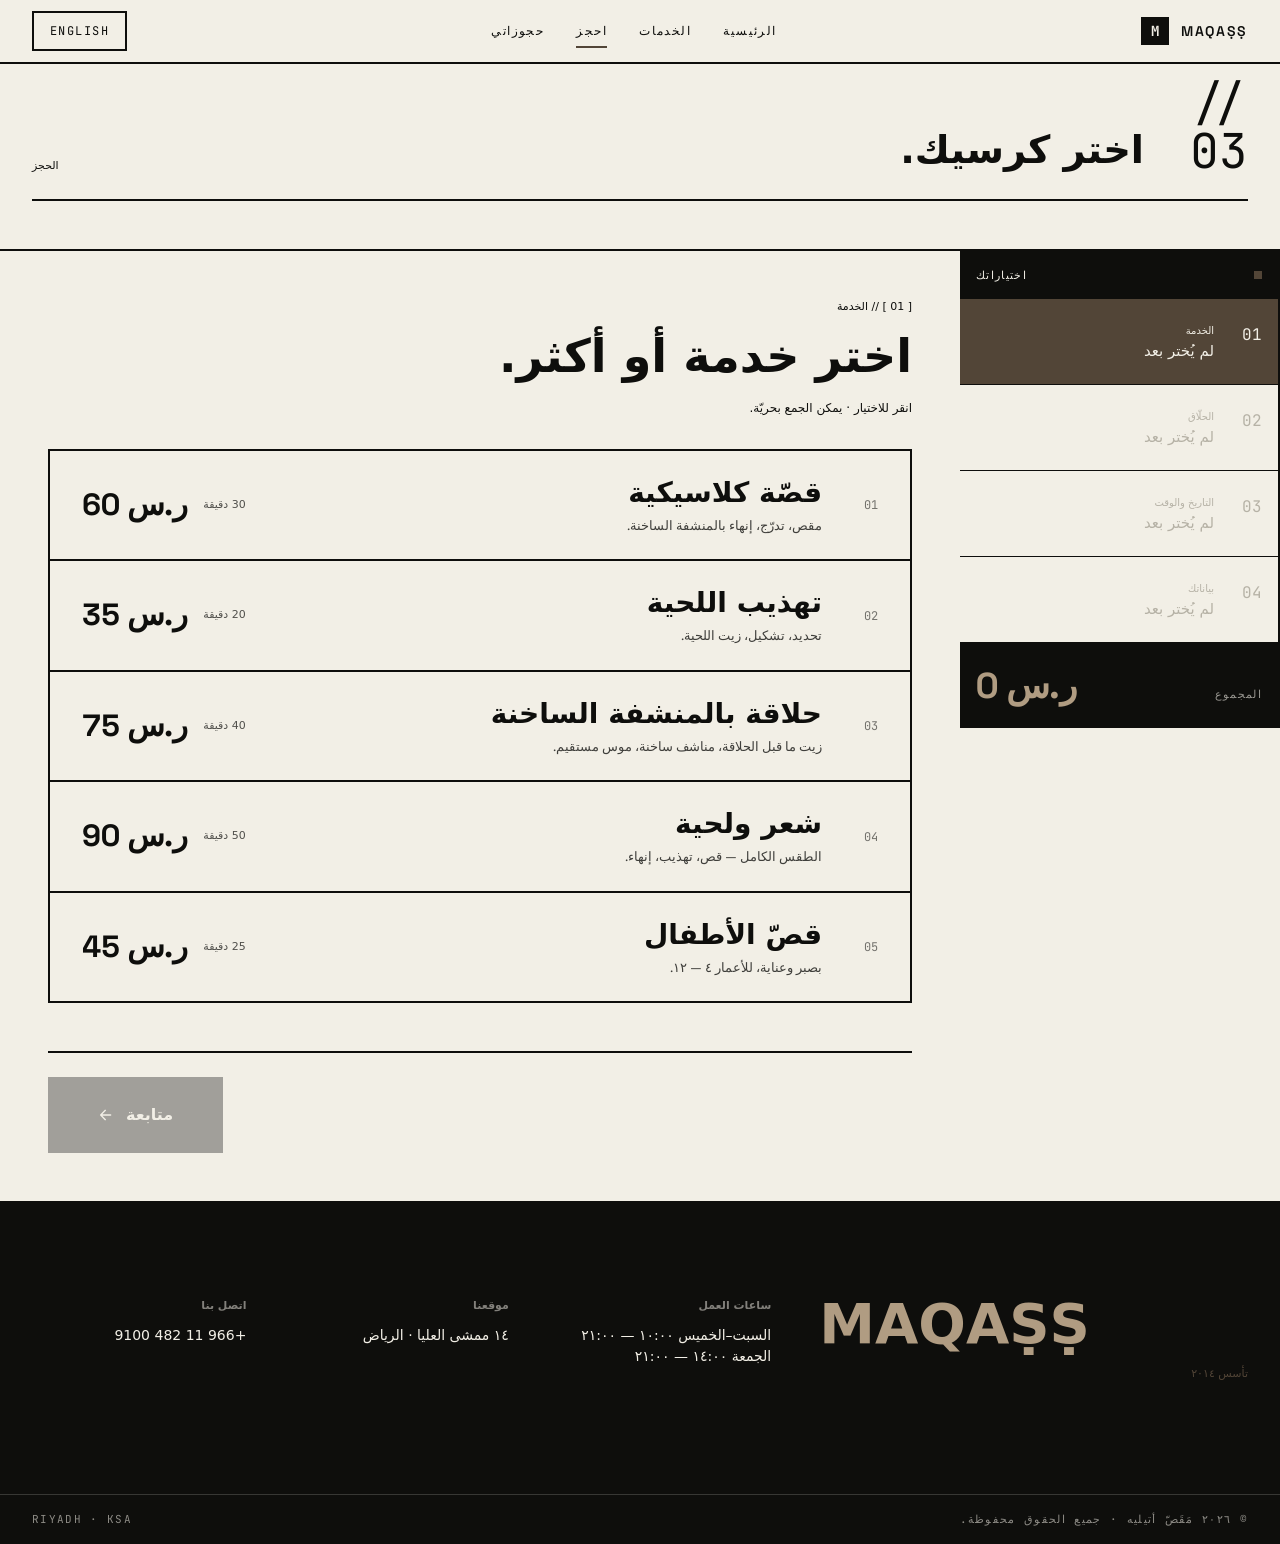
==== commit 3ff79747: "Make Arabic the default language - Default UI to Arabic (ar) for new visitors; only remember an expl" ====
--- a/book.html
+++ b/book.html
@@ -1,5 +1,5 @@
 <!DOCTYPE html>
-<html lang="en" dir="ltr">
+<html lang="ar" dir="rtl">
 <head>
   <meta charset="UTF-8" />
   <meta name="viewport" content="width=device-width, initial-scale=1.0, viewport-fit=cover" />
--- a/css/base.css
+++ b/css/base.css
@@ -43,7 +43,10 @@
   letter-spacing: 0;
   text-transform: none;
   font-weight: 700;
-  line-height: 1.0;
+  /* Arabic needs more leading than the Latin display face — 1.0 clipped
+     diacritics/descenders on Arabic headings. Per-heading overrides in
+     rtl.css tune the largest display type further. */
+  line-height: 1.25;
 }
 
 h1 { font-size: clamp(64px, 14vw, 240px); font-weight: 700; }
--- a/css/rtl.css
+++ b/css/rtl.css
@@ -32,10 +32,14 @@
   font-style: normal;
 }
 
-/* Arabic display type runs much taller — scale the hero down significantly */
-html[lang="ar"] .hero__title { font-size: clamp(44px, 9vw, 132px); line-height: 1.15; }
-html[lang="ar"] .cta-band h2 { font-size: clamp(36px, 6vw, 96px); line-height: 1.15; }
-html[lang="ar"] .step__title { font-size: clamp(26px, 3.6vw, 52px); line-height: 1.2; }
-html[lang="ar"] .section-head__title { font-size: clamp(22px, 3vw, 44px); line-height: 1.15; }
+/* Arabic display type runs much taller — scale the hero down AND give it
+   generous line-height so the tall ascenders/diacritics and deep descenders
+   of Noto Kufi are never clipped. Tight 1.0–1.15 leading let glyphs spill
+   outside the lime hero box (looked cropped); these values contain them. */
+html[lang="ar"] .hero__title { font-size: clamp(44px, 9vw, 132px); line-height: 1.5; }
+html[lang="ar"] .hero__title .line em { padding-block: 0.06em; }
+html[lang="ar"] .cta-band h2 { font-size: clamp(36px, 6vw, 96px); line-height: 1.3; }
+html[lang="ar"] .step__title { font-size: clamp(26px, 3.6vw, 52px); line-height: 1.3; }
+html[lang="ar"] .section-head__title { font-size: clamp(22px, 3vw, 44px); line-height: 1.3; }
 html[lang="ar"] .hero__title .line--shift { padding-inline-start: 0; }
-html[lang="ar"] .hero { padding-block-start: var(--s-8); }
+html[lang="ar"] .hero { padding-block-start: var(--s-9); }
